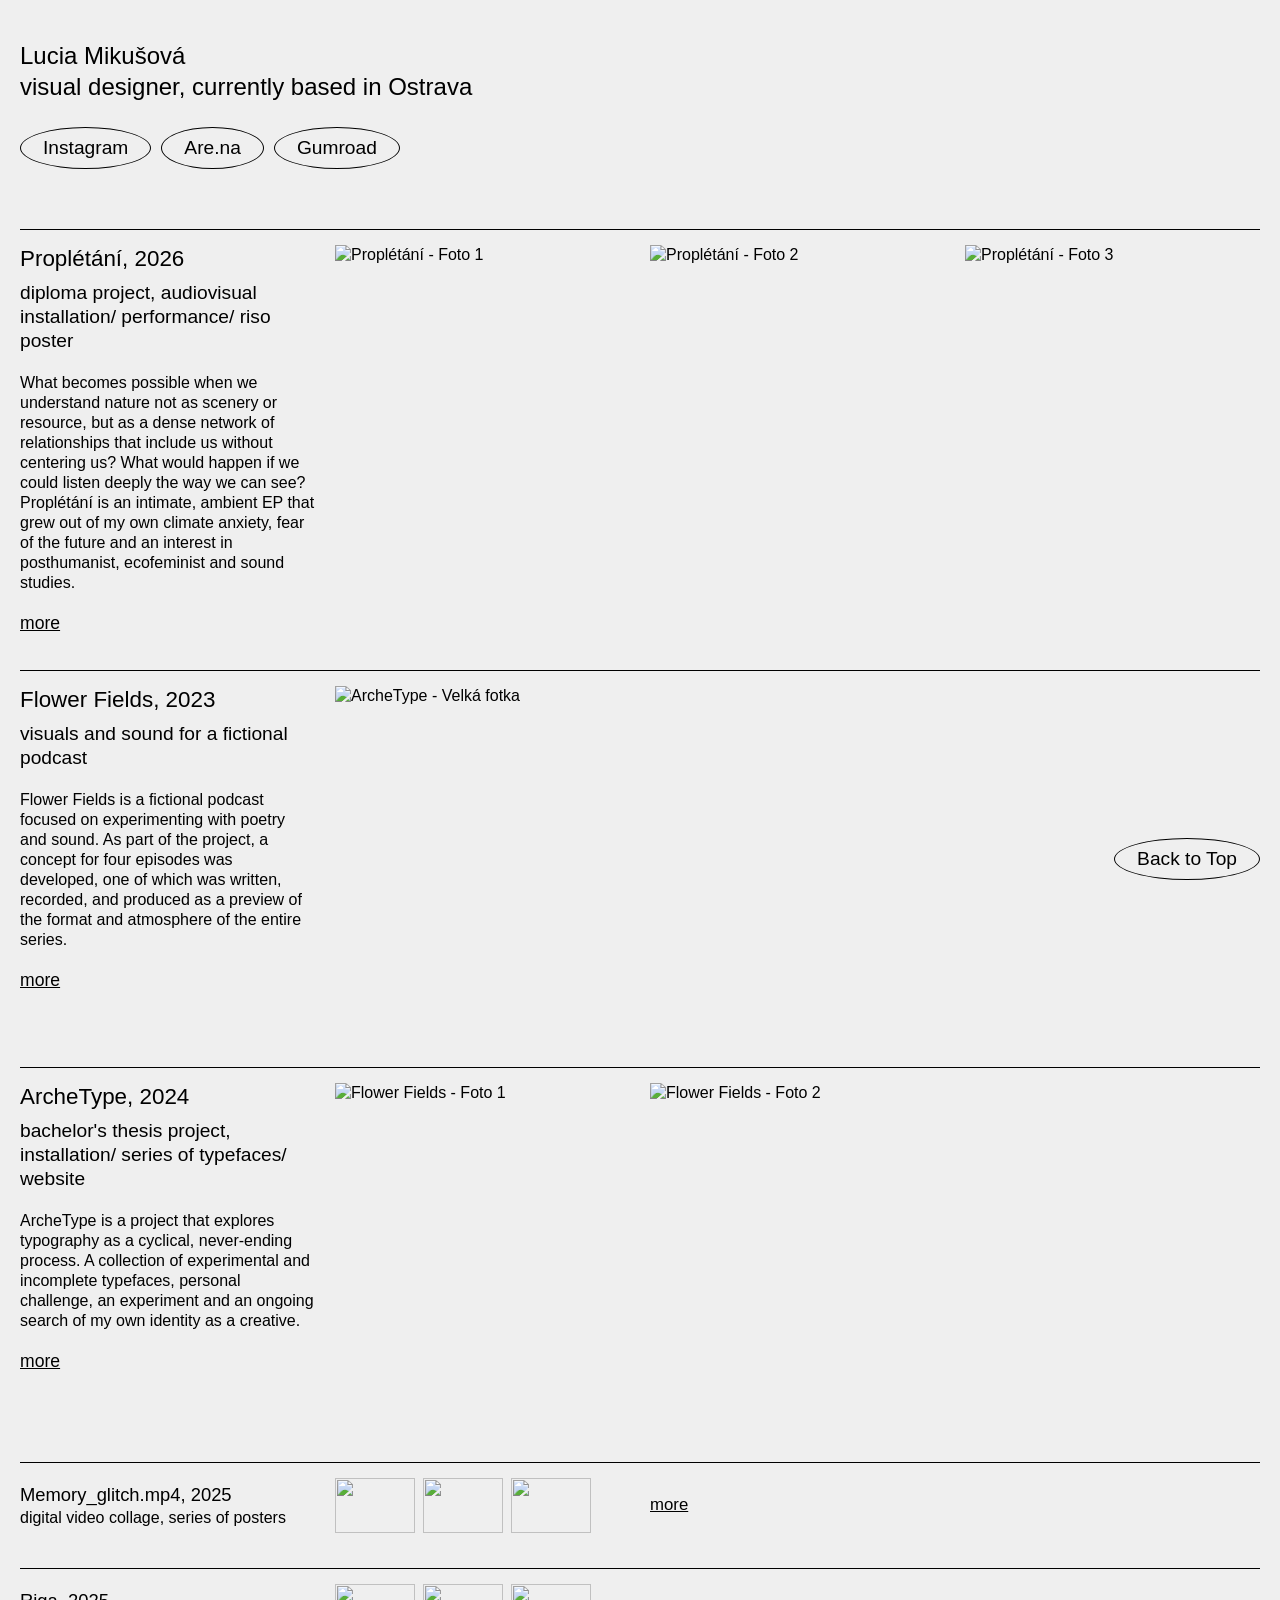
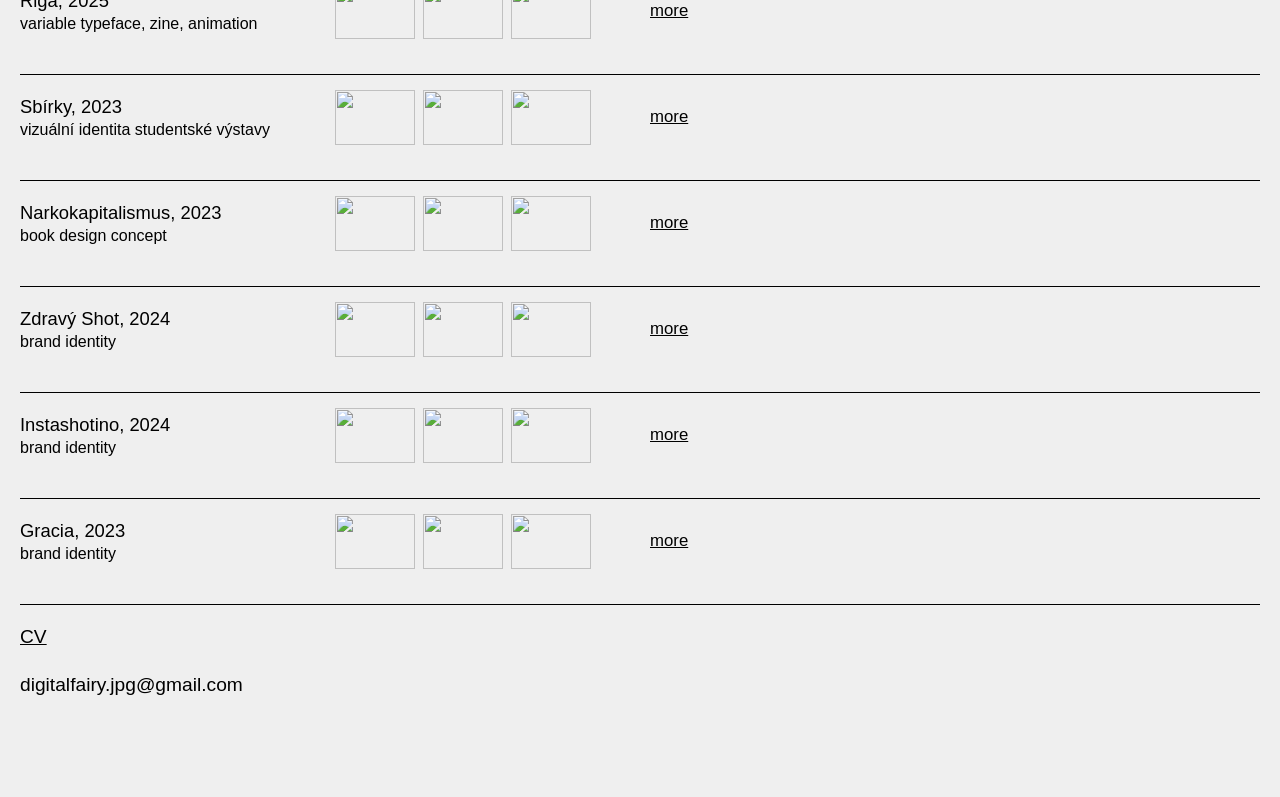
==== index.html @ 54bfdca3 "Add files via upload" ====
﻿<!DOCTYPE html>
<html lang="cs">
<head>
    <meta charset="UTF-8">
    <meta http-equiv="X-UA-Compatible" content="IE=edge">
    <meta name="viewport" content="width=device-width, initial-scale=1.0">
    <title>Lucia Mikušová</title>
    <link rel="stylesheet" href="style.css">
</head>
<body>

    <div class="header-nav">
        <a href="#top">Back to Top</a>
    </div>

    <div class="wrapper" id="top">

        <div class="row bio-row">
            <div class="col-6 description">
                <p class="bio-text">
                    Lucia Mikušová 
                    <br />
                    visual designer, currently based in Ostrava
                    <br />
                   
                    
                </p>
                <p class="bio-links">
                    <a target="_blank" href="https://www.instagram.com/digitalfairy.jpg/?hl=en">Instagram</a>
                    <a target="_blank" href="https://www.are.na/lucia-mikusova/channels">Are.na</a>
                    <a href="https://digitalfairyjpg.gumroad.com/">Gumroad</a>
                </p>
            </div>
        </div>

        <hr class="grid-line" />
        <div class="row">
            <div class="col-3 description">
                <h1>Proplétání, 2026</h1>
                <p class="project-meta">
                    diploma project, audiovisual installation/ performance/ riso poster
                </p>
                <br />
                <p class="project-status">
                    What becomes possible when we understand nature not as scenery 
                    or resource, but as a dense network of relationships that include 
                    us without centering us? What would happen if we could listen deeply 
                    the way we can see?  Proplétání is an intimate, ambient EP that 
                    grew out of my own climate anxiety, fear of the future and an interest 
                    in posthumanist, ecofeminist and sound studies.
                     
                </p>
                <br />
                <a href="propletani.html" target="_blank" class="project-link">more</a>
            </div>
            <div class="col-3 pics">
                <img src="Media/propletani_01.png" alt="Proplétání - Foto 1" />
            </div>
            <div class="col-3 pics">
                <img src="Media/propletani_02.png" alt="Proplétání - Foto 2" />
            </div>
            <div class="col-3 pics">
                <img src="Media/propletani_03.png" alt="Proplétání - Foto 3" />
            </div>
        </div>

        <hr class="grid-line" />
        <div class="row">
            <div class="col-3 description">
                <h1>Flower Fields, 2023</h1>
                <p class="project-meta">
                    visuals and sound for a fictional podcast
                </p>
                <br />
                <p class="project-status">
                    Flower Fields is a fictional podcast focused on experimenting 
                    with poetry and sound. As part of the project, a concept for four 
                    episodes was developed, one of which was written, recorded, 
                    and produced as a preview of the format and atmosphere 
                    of the entire series. 
                </p>
                <br />
                <a href="flowerfields.html" target="_blank" class="project-link">more</a>
            </div>
            <div class="col-9 pics">
                <img src="Media/flowerfields_01.png" alt="ArcheType - Velká fotka" />
            </div>
        </div>

        <hr class="grid-line" />
        <div class="row">
            <div class="col-3 description">
                <h1>ArcheType, 2024</h1>
                <p class="project-meta">
                    bachelor's thesis project, installation/ series of typefaces/ website
                </p>
                <br />
                <p class="project-status">
                   ArcheType is a project that explores typography as a cyclical, 
                    never-ending process. A collection of experimental and incomplete 
                    typefaces, personal challenge, an experiment and an ongoing search 
                    of my own identity as a creative.
                </p>
                <br />
                <a href="archetype.html" target="_blank" class="project-link">more</a>
            </div>
            <div class="col-3 pics">
                <img src="Media/archetype_02.png" alt="Flower Fields - Foto 1" />
            </div>
            <div class="col-6 pics">
                <img src="Media/archetype_01.png" alt="Flower Fields - Foto 2" />
            </div>
        </div>

    </div>

    <hr class="grid-line" />
    <div class="row archive-row">
        <div class="col-3 archive-meta">
            <h2>Memory_glitch.mp4, 2025</h2>
            <p class="project-meta">digital video collage, series of posters</p>
        </div>
        <div class="col-3 archive-pics">
            <img src="Media/four_01.png" alt="" />
            <img src="Media/four_02.png" alt="" />
            <img src="Media/four_03.png" alt="" />
        </div>
        <div class="col-3 archive-link">
            <a href="memoryglitch.html" target="_blank">more</a>
        </div>
    </div>

    <hr class="grid-line" />
    <div class="row archive-row">
        <div class="col-3 archive-meta">
            <h2>Riga, 2025</h2>
            <p class="project-meta">variable typeface, zine, animation </p>
        </div>
        <div class="col-3 archive-pics">
            <img src="Media/riga_01.png" alt="" />
            <img src="Media/riga_02.png" alt="" />
            <img src="Media/riga_09.png" alt="" />
        </div>
        <div class="col-3 archive-link">
            <a href="riga.html" target="_blank">more</a>
        </div>
    </div>

    <hr class="grid-line" />
    <div class="row archive-row">
        <div class="col-3 archive-meta">
            <h2>Sbírky, 2023</h2>
            <p class="project-meta">vizuální identita studentské výstavy</p>
        </div>
        <div class="col-3 archive-pics">
            <img src="Media/sbirky_01.png" alt="" />
            <img src="Media/sbirky_02.png" alt="" />
            <img src="Media/sbirky_03.png" alt="" />
        </div>
        <div class="col-3 archive-link">
            <a href="sbirky.html" target="_blank">more</a>
        </div>
    </div>

    <hr class="grid-line" />
    <div class="row archive-row">
        <div class="col-3 archive-meta">
            <h2>Narkokapitalismus, 2023</h2>
            <p class="project-meta">book design concept</p>
        </div>
        <div class="col-3 archive-pics">
            <img src="Media/narkokapitalismus_01.png" alt="" />
            <img src="Media/narkokapitalismus_05.png" alt="" />
            <img src="Media/narkokapitalismus_04.png" alt="" />
        </div>
        <div class="col-3 archive-link">
            <a href="narkokapitalismus.html" target="_blank">more</a>
        </div>
    </div>

    <hr class="grid-line" />
    <div class="row archive-row">
        <div class="col-3 archive-meta">
            <h2>Zdravý Shot, 2024</h2>
            <p class="project-meta">brand identity</p>
        </div>
        <div class="col-3 archive-pics">
            <img src="Media/zdravyshot_01.png" alt="" />
            <img src="Media/zdravyshot_02.png" alt="" />
            <img src="Media/zdravyshot_03.png" alt="" />
        </div>
        <div class="col-3 archive-link">
            <a href="zdravyshot.html" target="_blank">more</a>
        </div>
    </div>

    <hr class="grid-line" />
    <div class="row archive-row">
        <div class="col-3 archive-meta">
            <h2>Instashotino, 2024</h2>
            <p class="project-meta">brand identity</p>
        </div>
        <div class="col-3 archive-pics">
            <img src="Media/instashotino_01.png" alt="" />
            <img src="Media/instashotino_05.png" alt="" />
            <img src="Media/instashotino_07.png" alt="" />
        </div>
        <div class="col-3 archive-link">
            <a href="instashotino.html" target="_blank">more</a>
        </div>
    </div>

    <hr class="grid-line" />
    <div class="row archive-row">
        <div class="col-3 archive-meta">
            <h2>Gracia, 2023</h2>
            <p class="project-meta">brand identity</p>
        </div>
        <div class="col-3 archive-pics">
            <img src="Media/gracia_01.png" alt="" />
            <img src="Media/gracia_06.png" alt="" />
            <img src="Media/gracia_04.png" alt="" />
        </div>
        <div class="col-3 archive-link">
            <a href="gracia.html" target="_blank">more</a>
        </div>
    </div>

    <hr class="grid-line" />
    <div class="row cv-row">
        <div class="col-3 description">
            <p>
                <a href="cv.html" target="_blank" class="cv-link">CV</a>
                <br /><br />
                <span class="email-text">digitalfairy.jpg@gmail.com</span>
            </p>
        </div>
    </div>
</body>
</html>
---- style.css ----
/* Glob�ln� reset */
* {
    margin: 0;
    padding: 0;
    box-sizing: border-box;
}

html {
    scroll-behavior: smooth; /* Plynul� posun na kliknut� "Back to top" */
}

body {
    background-color: #efefef;
    color: #000000;
    /* Postupn� hierarchie font� s prioritou pro Helveticu */
    font-family: "Helvetica Neue", Helvetica, Arial, sans-serif;
    font-size: 16px;
    line-height: 1.25;
    padding: 20px;
    -webkit-font-smoothing: antialiased;
    -moz-osx-font-smoothing: grayscale;
}

/* Obalov� prvek */
.wrapper {
    width: 100%;
    max-width: 100%;
    margin: 0 auto;
}

/* Fixn� navigace "Back to Top" � v prav�m doln�m rohu */
.header-nav {
    position: fixed;
    bottom: 20px;
    right: 20px;
    z-index: 100;
}

    /* Fixn� navigace � v�choz� pozice je v prav�m doln�m rohu (pro Back to Top) */
.header-nav {
    position: fixed;
    bottom: 20px;
    right: 20px;
    z-index: 100;
}

/* SPECI�LN� T��DA PRO HOME � posune ho do prav�ho horn�ho rohu */
.header-nav.nav-top {
    bottom: auto;
    top: 20px;
}

    /* V�echny vlastnosti tla��tek a hover efekt z�st�vaj� spole�n� */
    .header-nav a {
        display: inline-flex;
        align-items: center;
        justify-content: center;
        padding: 8px 22px;
        border: 1px solid #000000;
        border-radius: 50%;
        color: #000000;
        text-decoration: none;
        font-size: 1.2rem;
        white-space: nowrap;
        background-color: #efefef;
        transition: background-color 0.15s ease, color 0.15s ease;
    }

        .header-nav a:hover {
            background-color: #000000;
            color: #ffffff;
            text-decoration: none;
        }

/* �ern� d�l�c� ��ra mezi projekty */
.grid-line {
    border: none;
    border-top: 1px solid #000000;
    margin: 15px 0;
}

/* M��kov� syst�m (Grid / Flexbox) */
.row {
    display: flex;
    flex-wrap: wrap;
    margin-left: -10px;
    margin-right: -10px;
}

/* Spole�n� z�klad pro sloupce */
.col-3, .col-6, .col-9 {
    padding-left: 10px;
    padding-right: 10px;
    margin-bottom: 20px;
}

/* ���ky sloupc� (Z�klad pro desktop) */
.col-3 {
    flex: 0 0 25%;
    max-width: 25%;
}

.col-6 {
    flex: 0 0 50%;
    max-width: 50%;
}

.col-9 {
    flex: 0 0 75%;
    max-width: 75%;
}

/* �vodn� BIO sekce */
.bio-row {
    padding-top: 20px;
    margin-bottom: 40px;
}

.bio-text {
    font-size: 1.5rem !important;
    line-height: 1.3;
    margin-bottom: 25px;
}

/* Stylov�n� ov�ln�ch odkaz� v BIO sekci */
.bio-links {
    display: flex;
    align-items: center;
    gap: 10px;
    flex-wrap: wrap;
}

    .bio-links a {
        display: inline-flex;
        align-items: center;
        justify-content: center;
        padding: 8px 22px;
        border: 1px solid #000000;
        border-radius: 50%; /* Vytvo�� elipsu */
        color: #000000;
        text-decoration: none;
        font-size: 1.2rem;
        white-space: nowrap;
        transition: background-color 0.15s ease, color 0.15s ease;
    }

        .bio-links a:hover {
            background-color: #000000;
            color: #ffffff;
        }

.inline-gif {
    height: 35px;
    width: auto;
    margin-left: 10px;
}

/* Stylov�n� text� v popisc�ch projekt� */
.description h1 {
    font-size: 1.4rem;
    font-weight: normal;
    margin-bottom: 8px;
    text-transform: none;
}

.description p {
    font-size: 1.2rem;
    color: #000000;
}

.project-meta {
    color: #000000;
}

.project-status {
    font-size: 1rem !important;
}

/* Speci�ln� t��da pro patkov� kurzivn� p�smo */
.serif-italic {
    font-family: Georgia, serif;
    font-style: italic;
}

/* Odkazy uvnit� velk�ch projekt� */
.project-link {
    color: #000000;
    font-size: 1.1rem;
}

/* DYNAMICK� OBR�ZKY (UZAM�EN� PROPORCE PODLE N�KRESU) */
.pics img {
    width: 100%;
    height: auto; /* V��ka se dopo��t�v� dynamicky dle pom�ru stran */
    object-fit: cover; /* �ist� o�ez bez deformace */
    display: block;
}

/* Proporce pro 3 fotky vedle sebe (nebo u��� fotku u verze se 2 fotkami) */
.col-3.pics img {
    aspect-ratio: 938 / 1080;
}

/* Proporce pro �ir�� fotku u verze se 2 fotkami */
.col-6.pics img {
    aspect-ratio: 1912 / 1080;
}

/* Proporce pro 1 ob�� panoramatickou fotku */
.col-9.pics img {
    aspect-ratio: 2894 / 1080;
}

/* --- ARCHIVN� SEKCE (KOMPAKTN� SEZNAM) --- */

/* ��dek v archivu */
.archive-row {
    align-items: center;
    margin-bottom: 0;
}

/* N�zev projektu v archivu */
.archive-meta h2 {
    font-size: 1.15rem;
    font-weight: normal;
    margin-bottom: 2px;
}

/* Popisky pod n�zvem v archivu */
.archive-meta .project-meta {
    font-size: 1rem;
    color: #000000;
}

/* Kontejner pro mal� miniatury */
.archive-pics {
    display: flex;
    gap: 8px;
    align-items: center;
}

    /* Sjednocen� velikosti pro miniatury v archivu */
    .archive-pics img {
        width: 80px; /* Fixn� ���ka */
        height: 55px; /* Fixn� v��ka */
        object-fit: cover; /* O��znut� bez rozta�en� */
        display: block;
    }

/* Odkazy "More" v archivu */
.archive-link a {
    color: #000000;
    font-size: 1.05rem;
    text-decoration: underline;
}

    .archive-link a:hover {
        text-decoration: none;
    }

/* --- SEKCE CV A EMAIL --- */
.cv-row {
    margin-top: 20px;
    margin-bottom: 60px;
}

.cv-link {
    color: #000000;
    font-size: 1.2rem;
    text-decoration: underline;
    font-weight: normal;
}

    .cv-link:hover {
        text-decoration: underline;
    }

.email-text {
    color: #000000;
    font-size: 1.2rem;
    cursor: text;
}

/* --- RESPONSIVITA (Slou�en� mobiln� verze pro cel� web) --- */
@media (max-width: 768px) {
    body {
        padding: 15px;
    }

    .header-nav {
        position: static;
        text-align: right;
        margin-bottom: 20px;
    }

    /* Na mobilu se v�echny sloupce rozt�hnou na 100% ���ky pod sebe */
    .col-3, .col-6, .col-9 {
        flex: 0 0 100%;
        max-width: 100%;
    }

    .bio-text {
        font-size: 1.25rem !important;
    }

    .description h1 {
        font-size: 1.25rem;
    }

    .archive-row {
        flex-direction: column;
        align-items: flex-start;
        gap: 8px;
        padding-bottom: 10px;
    }

    .archive-pics {
        margin: 5px 0;
    }
}
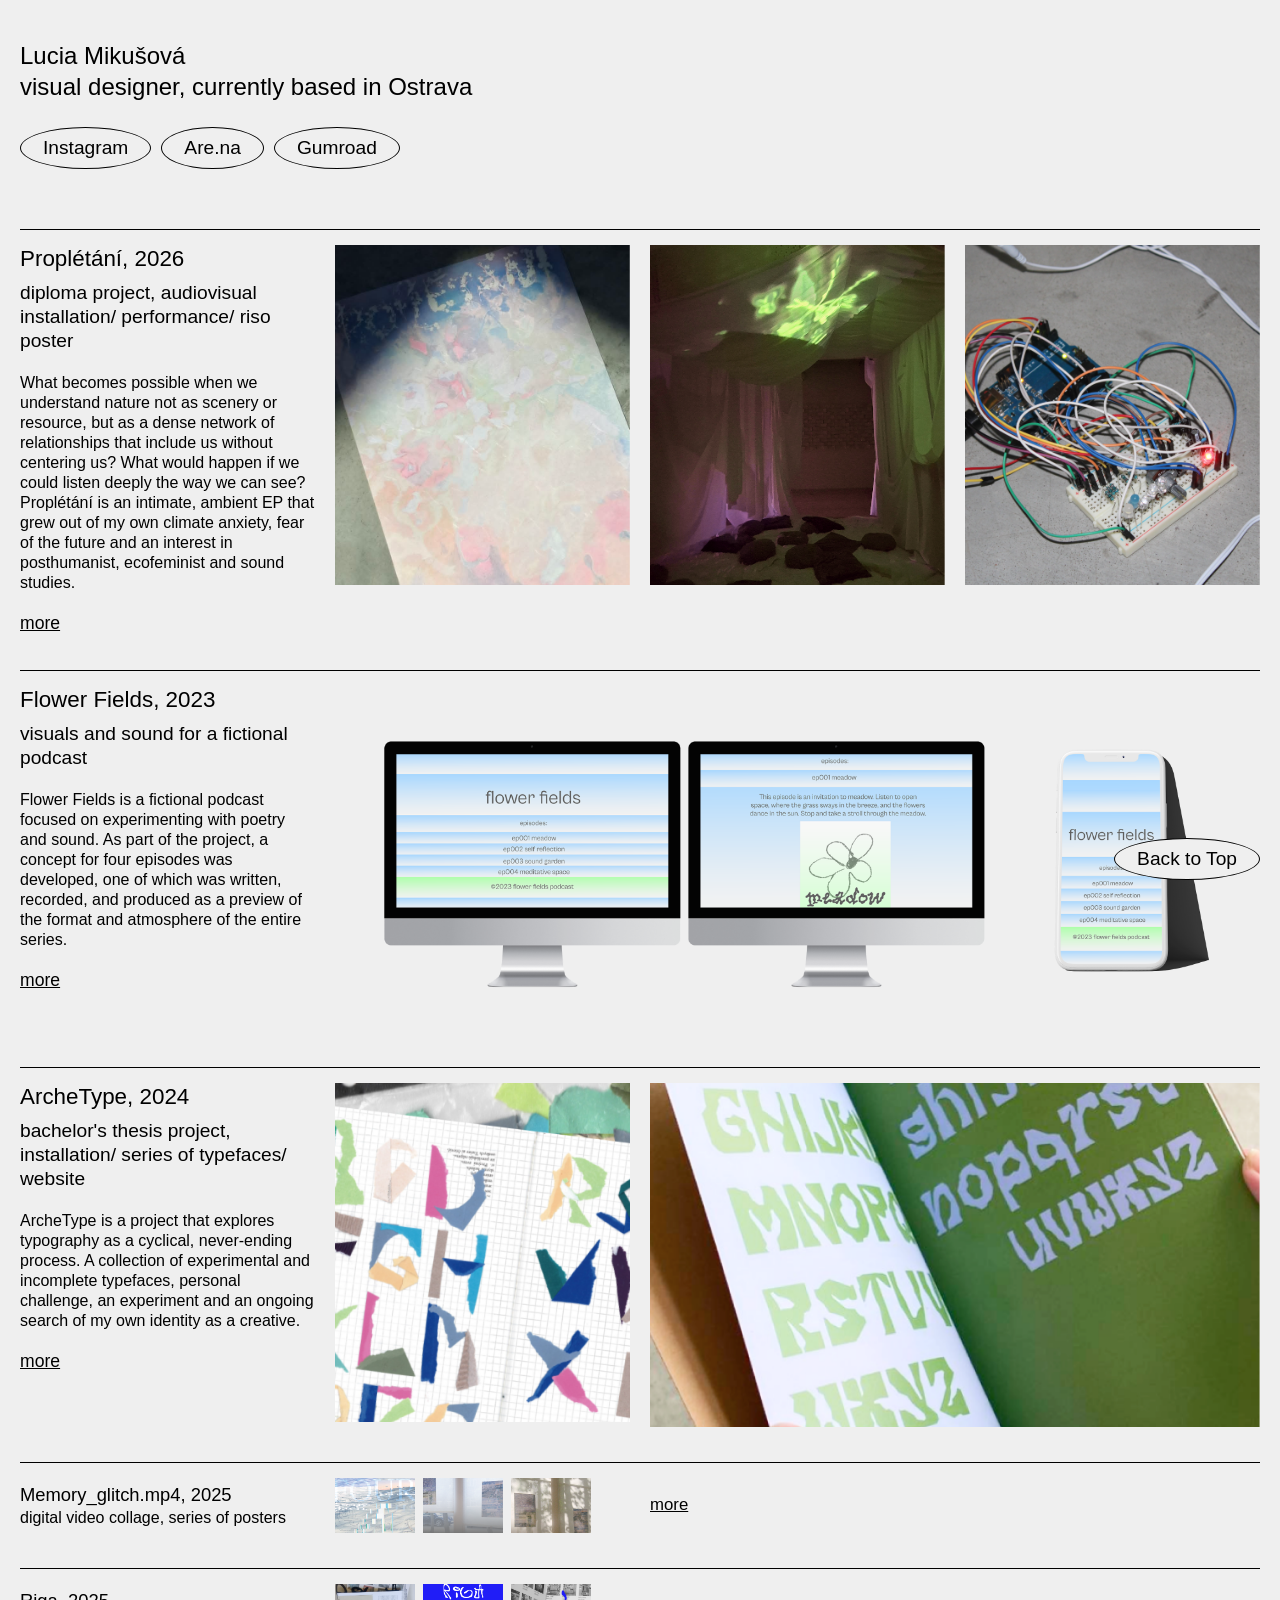
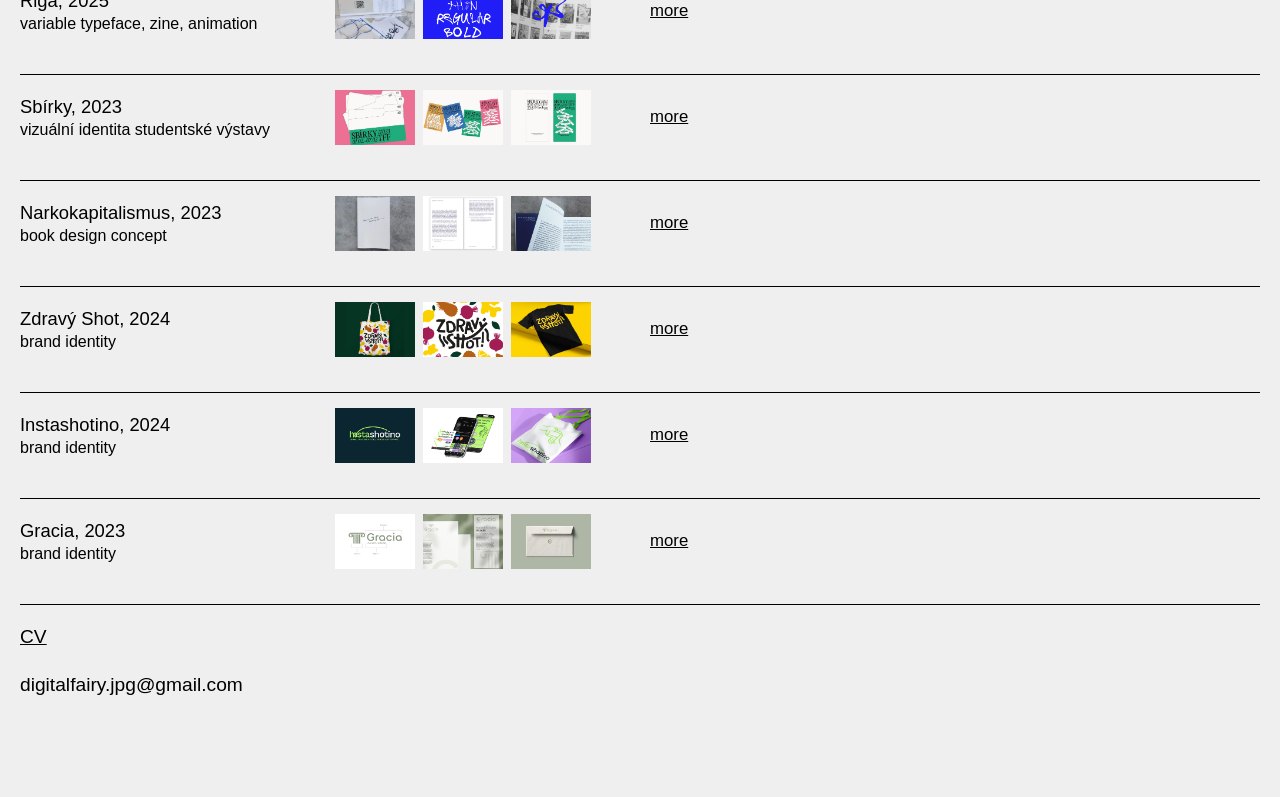
==== commit 0d2ff499: "Update index.html" ====
--- a/index.html
+++ b/index.html
@@ -230,11 +230,11 @@
     <div class="row cv-row">
         <div class="col-3 description">
             <p>
-                <a href="cv.html" target="_blank" class="cv-link">CV</a>
+                <a href="CV.html" target="_blank" class="cv-link">CV</a>
                 <br /><br />
                 <span class="email-text">digitalfairy.jpg@gmail.com</span>
             </p>
         </div>
     </div>
 </body>
-</html>+</html>
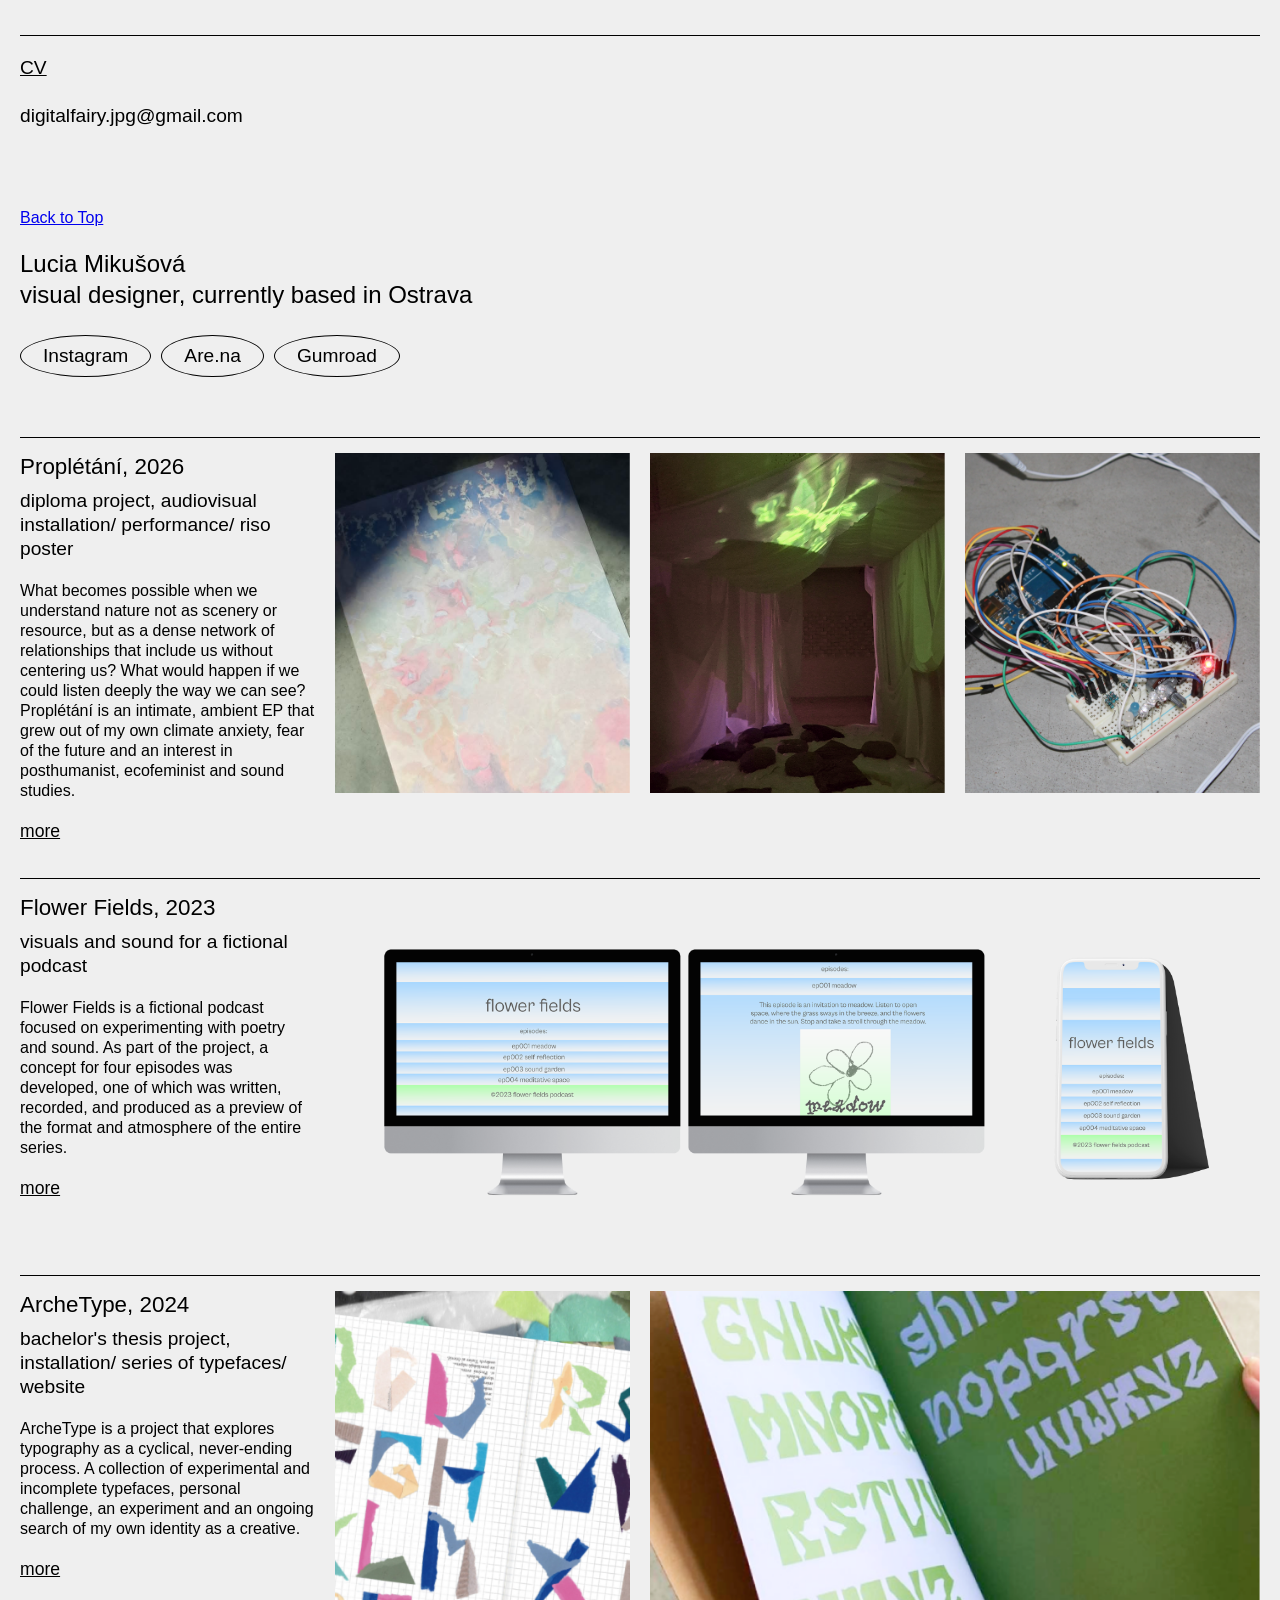
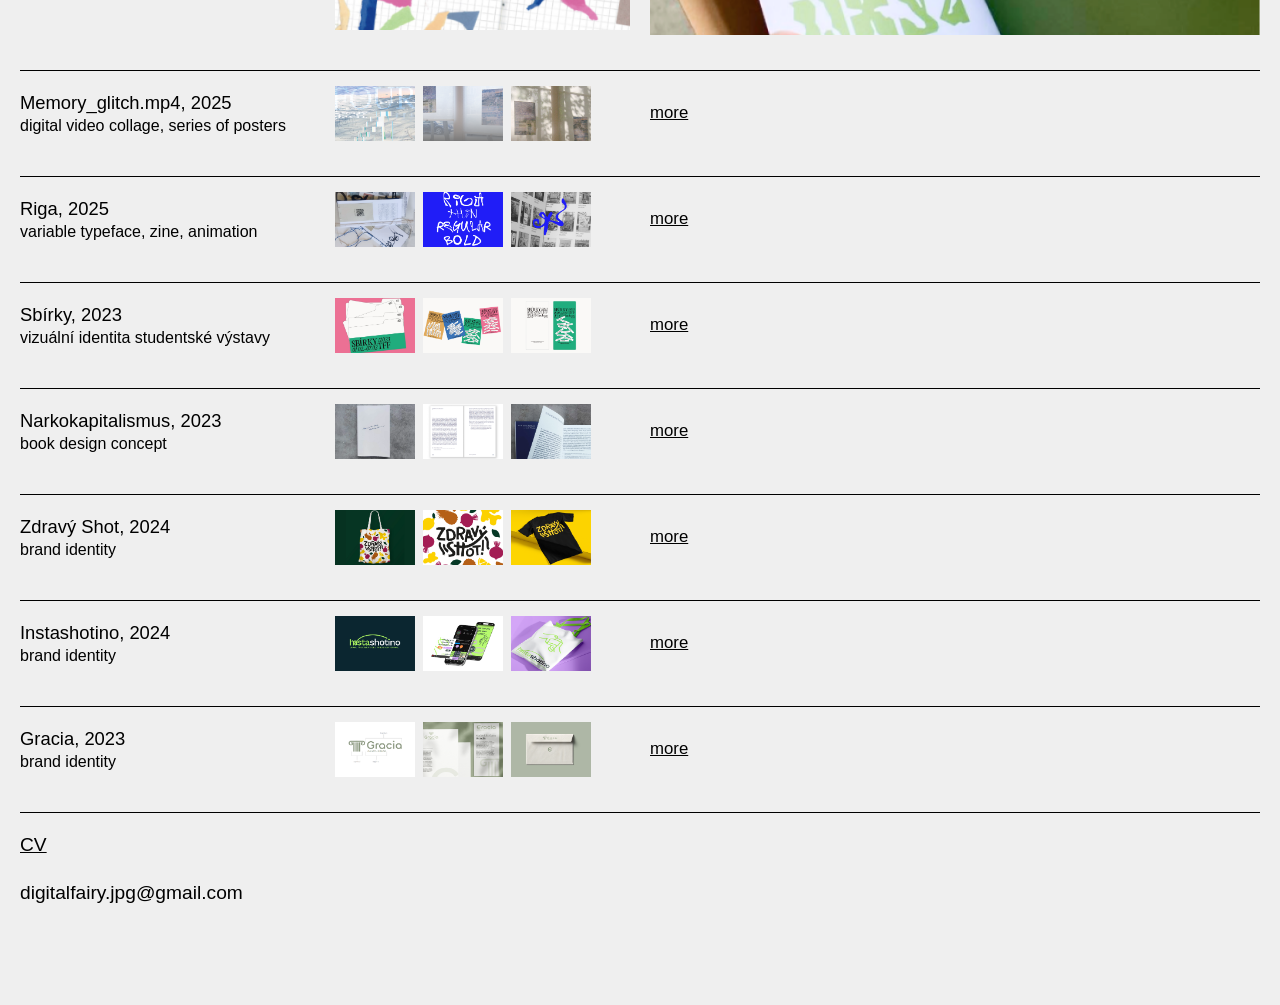
==== commit a1496cb3: "delete" ====
--- a/index.html
+++ b/index.html
@@ -9,9 +9,20 @@
 </head>
 <body>
 
-    <div class="header-nav">
-        <a href="#top">Back to Top</a>
-    </div>
+    <hr class="grid-line" />
+    <div class="row cv-row">
+        <div class="col-3 description">
+            <p>
+                <a href="CV.html" target="_blank" class="cv-link">CV</a>
+                <br /><br />
+                <span class="email-text">digitalfairy.jpg@gmail.com</span>
+            </p>
+        </div>
+    </div>
+
+    <a href="#top" class="back-to-top">Back to Top</a> 
+</body>
+</html>
 
     <div class="wrapper" id="top">
 
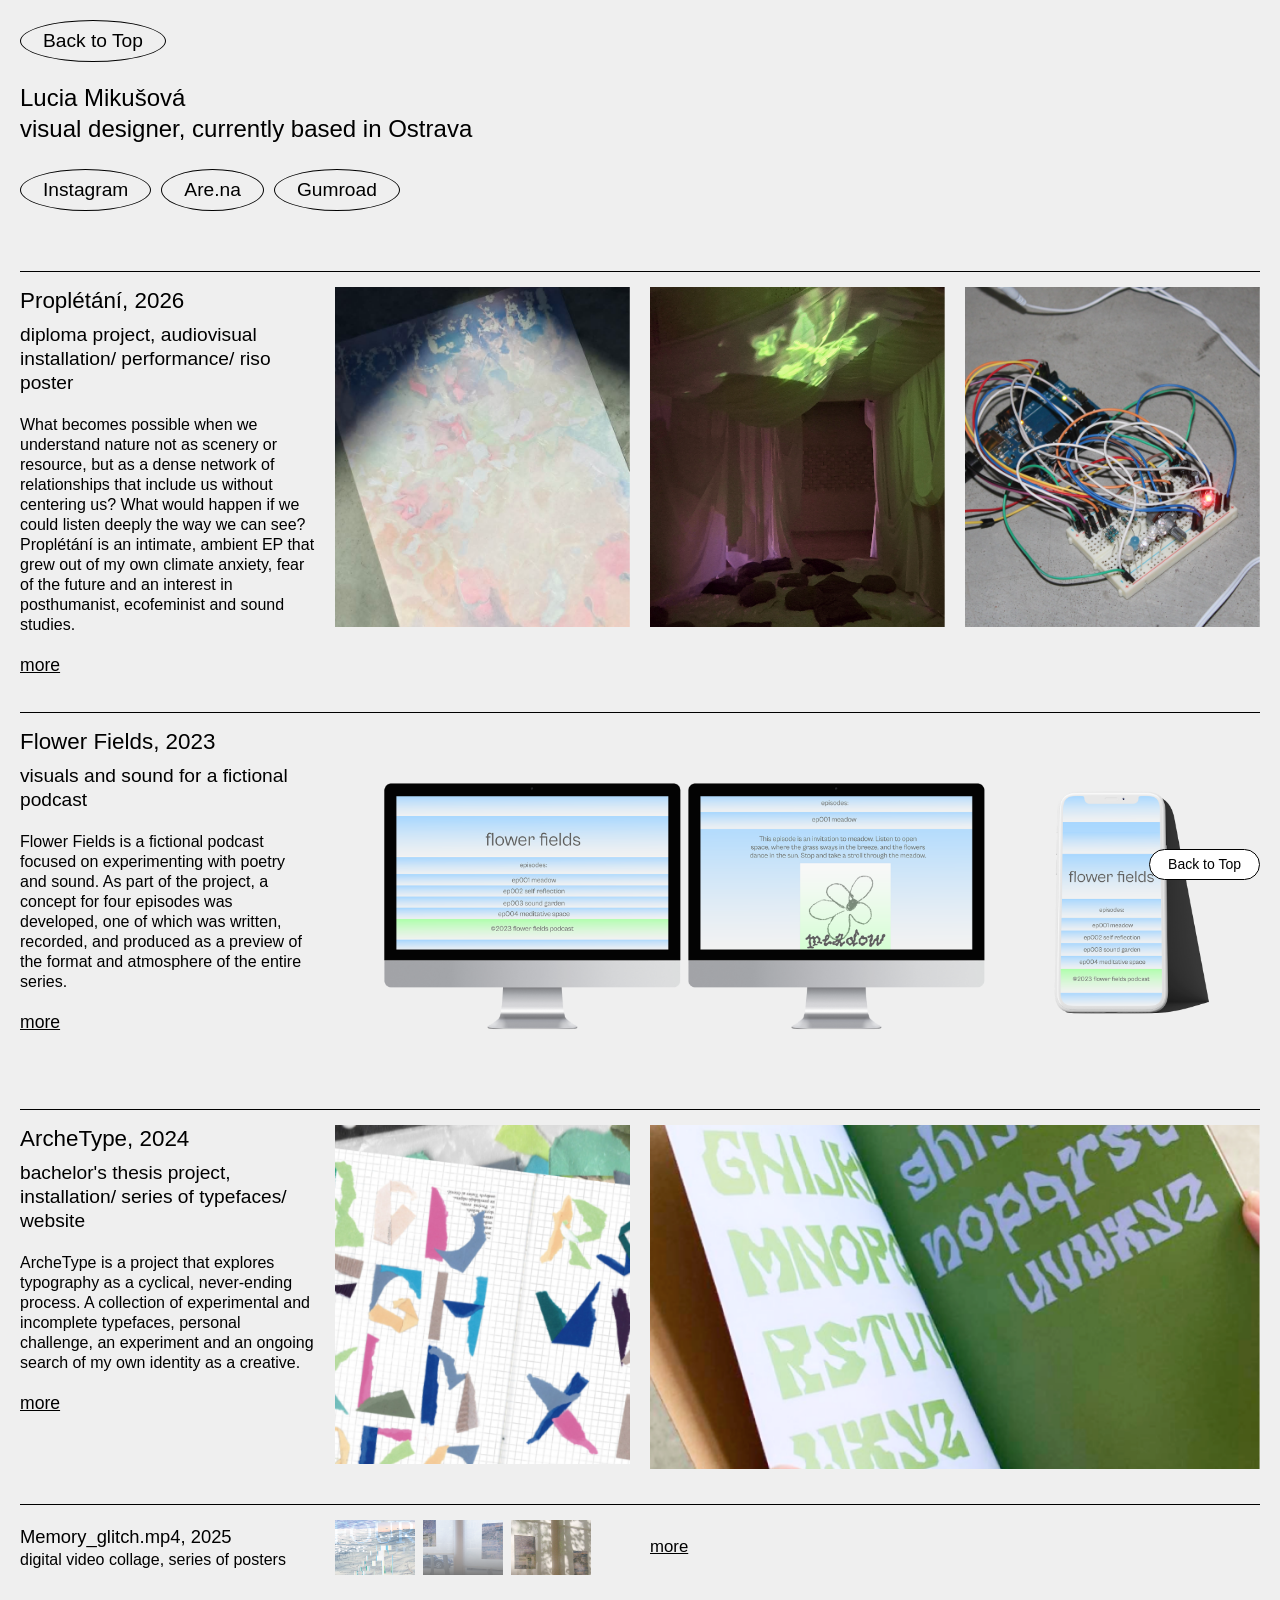
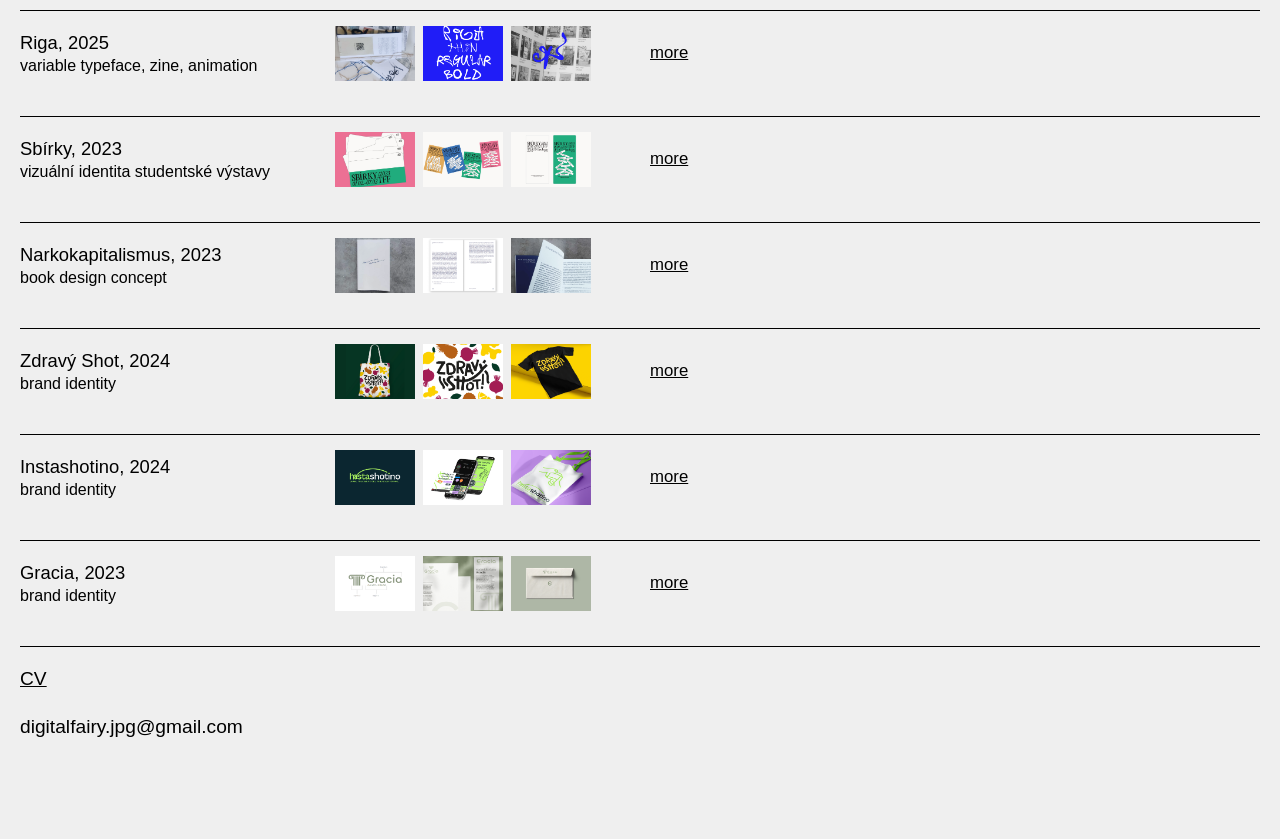
==== commit 8b49920b: "cc" ====
--- a/index.html
+++ b/index.html
@@ -9,20 +9,9 @@
 </head>
 <body>
 
-    <hr class="grid-line" />
-    <div class="row cv-row">
-        <div class="col-3 description">
-            <p>
-                <a href="CV.html" target="_blank" class="cv-link">CV</a>
-                <br /><br />
-                <span class="email-text">digitalfairy.jpg@gmail.com</span>
-            </p>
-        </div>
-    </div>
-
-    <a href="#top" class="back-to-top">Back to Top</a> 
-</body>
-</html>
+    <div class="header-nav">
+        <a href="#top">Back to Top</a>
+    </div>
 
     <div class="wrapper" id="top">
 
@@ -237,7 +226,7 @@
         </div>
     </div>
 
-    <hr class="grid-line" />
+   <hr class="grid-line" />
     <div class="row cv-row">
         <div class="col-3 description">
             <p>
@@ -247,5 +236,10 @@
             </p>
         </div>
     </div>
+
+    <a href="#top" class="back-to-top">Back to Top</a>
+
 </body>
 </html>
+</body>
+</html>
--- a/style.css
+++ b/style.css
@@ -29,13 +29,33 @@
 }
 
 /* Fixn� navigace "Back to Top" � v prav�m doln�m rohu */
-.header-nav {
+.back-to-top {
     position: fixed;
     bottom: 20px;
     right: 20px;
-    z-index: 100;
-}
-
+    z-index: 1000;
+    
+    /* Vizuální styl podle bio tlačítek */
+    background-color: #ffffff;      /* Bílé pozadí (nebo transparent) */
+    color: #000000;                 /* Černý text */
+    border: 1px solid #000000;      /* Tenký černý rámeček */
+    padding: 6px 18px;              /* Vnitřní prostor kolem textu */
+    border-radius: 50px;            /* Perfektně oválný tvar */
+    
+    /* Typografie a čistota */
+    font-size: 14px;
+    font-family: sans-serif;         /* Případně změň podle tvého fontu */
+    text-decoration: none;          /* Odstraní podtržení textu */
+    display: inline-block;
+    transition: background-color 0.2s ease, color 0.2s ease;
+}
+
+/* Jemný efekt při najetí myší na desktopu */
+.back-to-top:hover {
+    background-color: #000000;
+    color: #ffffff;
+}
+}
     /* Fixn� navigace � v�choz� pozice je v prav�m doln�m rohu (pro Back to Top) */
 .header-nav {
     position: fixed;
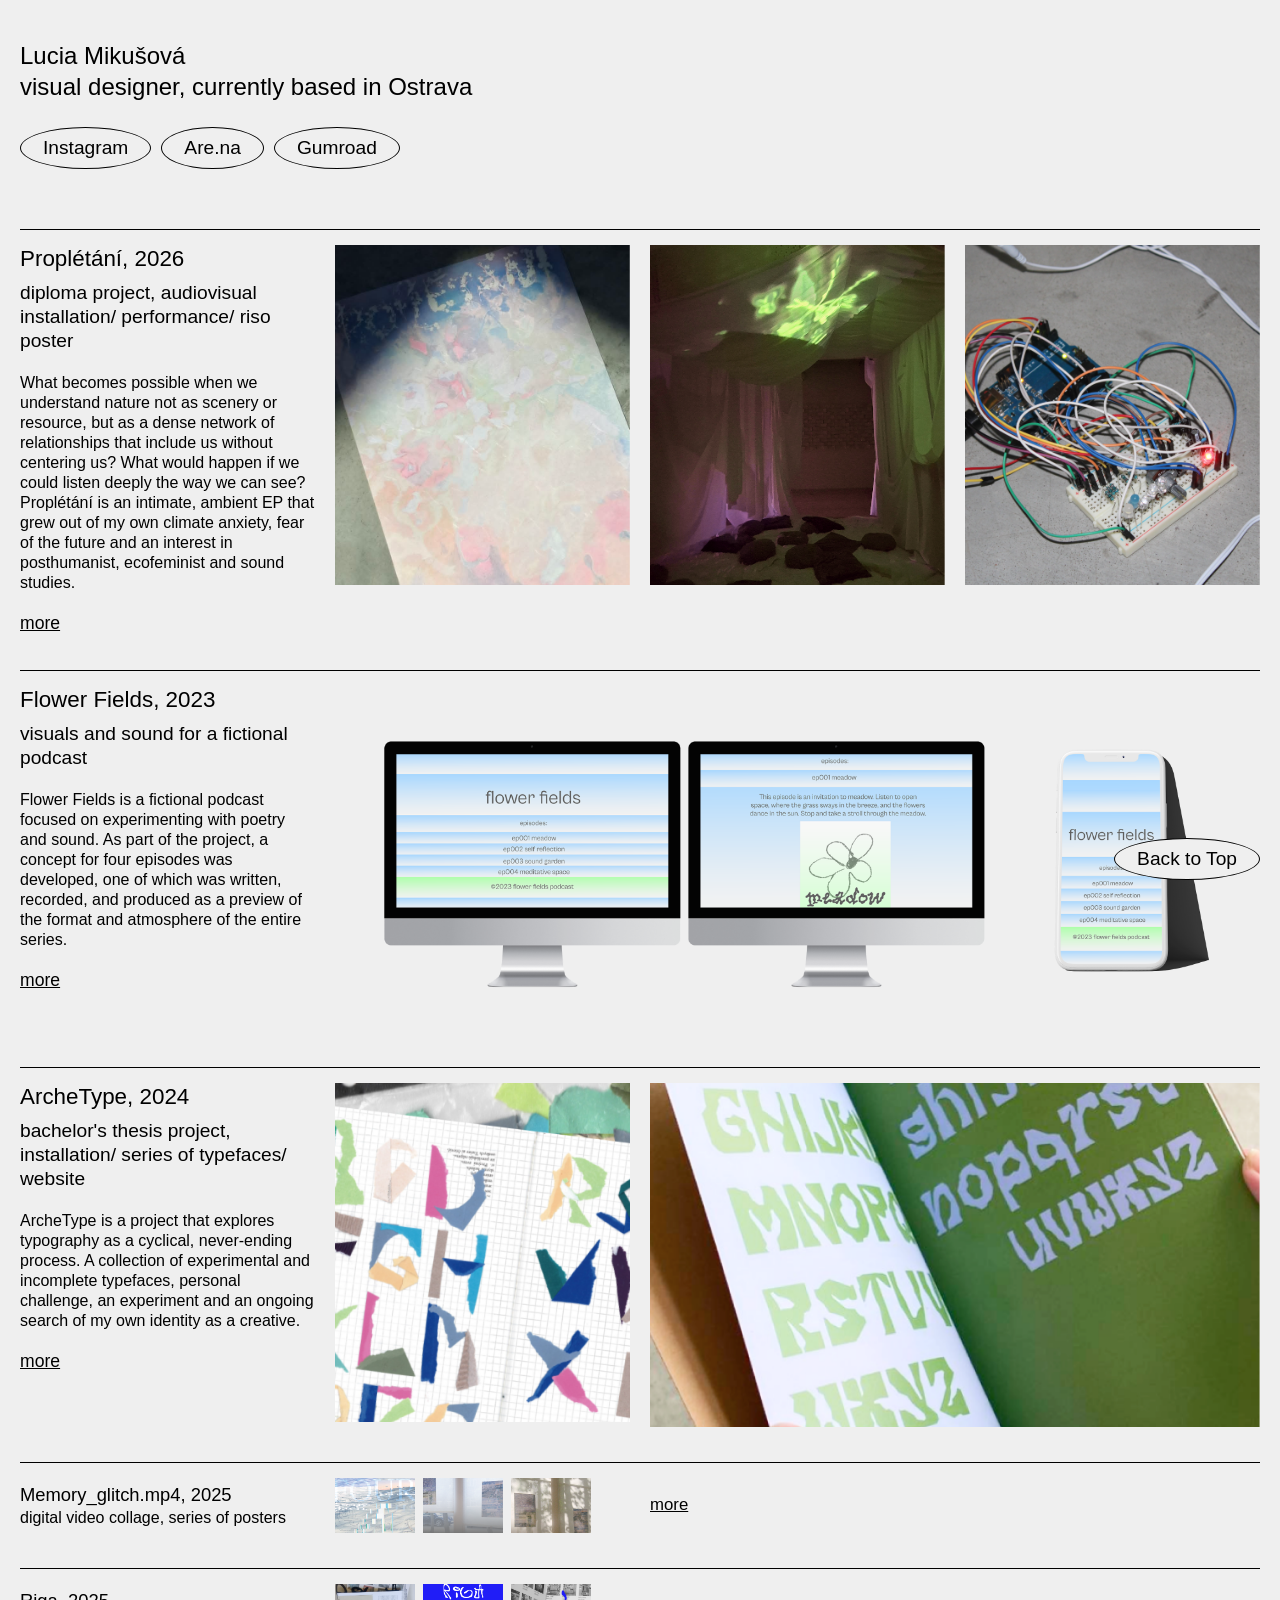
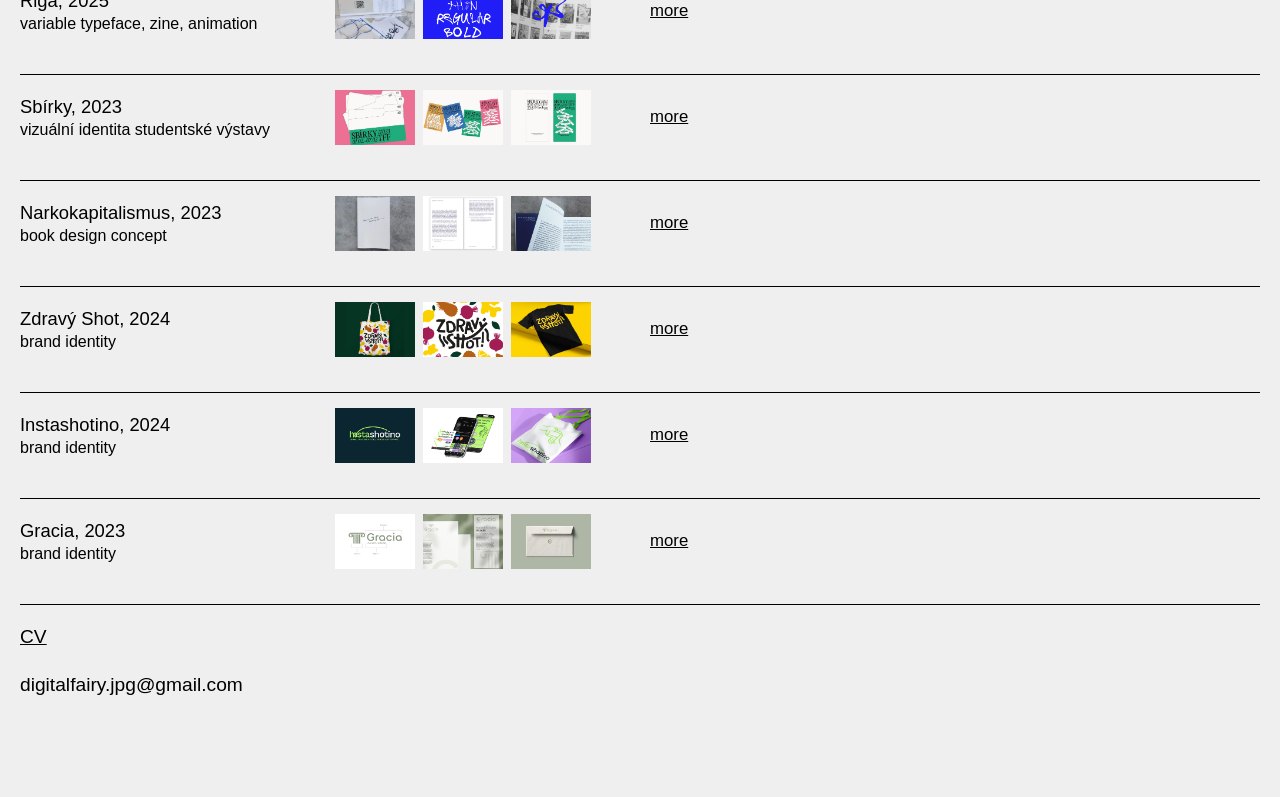
==== commit 846536e9: "Add files via upload" ====
--- a/index.html
+++ b/index.html
@@ -9,10 +9,6 @@
 </head>
 <body>
 
-    <div class="header-nav">
-        <a href="#top">Back to Top</a>
-    </div>
-
     <div class="wrapper" id="top">
 
         <div class="row bio-row">
@@ -22,8 +18,6 @@
                     <br />
                     visual designer, currently based in Ostrava
                     <br />
-                   
-                    
                 </p>
                 <p class="bio-links">
                     <a target="_blank" href="https://www.instagram.com/digitalfairy.jpg/?hl=en">Instagram</a>
@@ -48,7 +42,6 @@
                     the way we can see?  Proplétání is an intimate, ambient EP that 
                     grew out of my own climate anxiety, fear of the future and an interest 
                     in posthumanist, ecofeminist and sound studies.
-                     
                 </p>
                 <br />
                 <a href="propletani.html" target="_blank" class="project-link">more</a>
@@ -226,11 +219,11 @@
         </div>
     </div>
 
-   <hr class="grid-line" />
+    <hr class="grid-line" />
     <div class="row cv-row">
         <div class="col-3 description">
             <p>
-                <a href="CV.html" target="_blank" class="cv-link">CV</a>
+                <a href="cv.html" target="_blank" class="cv-link">CV</a>
                 <br /><br />
                 <span class="email-text">digitalfairy.jpg@gmail.com</span>
             </p>
@@ -240,6 +233,4 @@
     <a href="#top" class="back-to-top">Back to Top</a>
 
 </body>
-</html>
-</body>
-</html>
+</html>
--- a/style.css
+++ b/style.css
@@ -1,4 +1,4 @@
-/* Glob�ln� reset */
+/* Globální reset */
 * {
     margin: 0;
     padding: 0;
@@ -6,13 +6,13 @@
 }
 
 html {
-    scroll-behavior: smooth; /* Plynul� posun na kliknut� "Back to top" */
+    scroll-behavior: smooth; /* Plynulý posun na kliknutí "Back to top" */
 }
 
 body {
     background-color: #efefef;
     color: #000000;
-    /* Postupn� hierarchie font� s prioritou pro Helveticu */
+    /* Postupná hierarchie fontů s prioritou pro Helveticu */
     font-family: "Helvetica Neue", Helvetica, Arial, sans-serif;
     font-size: 16px;
     line-height: 1.25;
@@ -21,85 +21,49 @@
     -moz-osx-font-smoothing: grayscale;
 }
 
-/* Obalov� prvek */
+/* Obalový prvek */
 .wrapper {
     width: 100%;
     max-width: 100%;
     margin: 0 auto;
 }
 
-/* Fixn� navigace "Back to Top" � v prav�m doln�m rohu */
+/* Fixní navigace "Back to Top" v pravém dolním rohu – přesný design bio tlačítek */
 .back-to-top {
     position: fixed;
     bottom: 20px;
     right: 20px;
     z-index: 1000;
-    
-    /* Vizuální styl podle bio tlačítek */
-    background-color: #ffffff;      /* Bílé pozadí (nebo transparent) */
-    color: #000000;                 /* Černý text */
-    border: 1px solid #000000;      /* Tenký černý rámeček */
-    padding: 6px 18px;              /* Vnitřní prostor kolem textu */
-    border-radius: 50px;            /* Perfektně oválný tvar */
-    
-    /* Typografie a čistota */
-    font-size: 14px;
-    font-family: sans-serif;         /* Případně změň podle tvého fontu */
-    text-decoration: none;          /* Odstraní podtržení textu */
-    display: inline-block;
-    transition: background-color 0.2s ease, color 0.2s ease;
-}
-
-/* Jemný efekt při najetí myší na desktopu */
+
+    /* Přesný design podle .bio-links a */
+    display: inline-flex;
+    align-items: center;
+    justify-content: center;
+    padding: 8px 22px;
+    border: 1px solid #000000;
+    border-radius: 50%; /* Vytvoří totožnou elipsu */
+    color: #000000;
+    text-decoration: none;
+    font-size: 1.2rem;
+    white-space: nowrap;
+    background-color: #efefef; /* Sjednocené šedé pozadí webu */
+    transition: background-color 0.15s ease, color 0.15s ease;
+}
+
+/* Přesný hover efekt podle .bio-links a:hover */
 .back-to-top:hover {
     background-color: #000000;
     color: #ffffff;
 }
-}
-    /* Fixn� navigace � v�choz� pozice je v prav�m doln�m rohu (pro Back to Top) */
-.header-nav {
-    position: fixed;
-    bottom: 20px;
-    right: 20px;
-    z-index: 100;
-}
-
-/* SPECI�LN� T��DA PRO HOME � posune ho do prav�ho horn�ho rohu */
-.header-nav.nav-top {
-    bottom: auto;
-    top: 20px;
-}
-
-    /* V�echny vlastnosti tla��tek a hover efekt z�st�vaj� spole�n� */
-    .header-nav a {
-        display: inline-flex;
-        align-items: center;
-        justify-content: center;
-        padding: 8px 22px;
-        border: 1px solid #000000;
-        border-radius: 50%;
-        color: #000000;
-        text-decoration: none;
-        font-size: 1.2rem;
-        white-space: nowrap;
-        background-color: #efefef;
-        transition: background-color 0.15s ease, color 0.15s ease;
-    }
-
-        .header-nav a:hover {
-            background-color: #000000;
-            color: #ffffff;
-            text-decoration: none;
-        }
-
-/* �ern� d�l�c� ��ra mezi projekty */
+
+/* Černá dělící čára mezi projekty */
 .grid-line {
     border: none;
     border-top: 1px solid #000000;
     margin: 15px 0;
 }
 
-/* M��kov� syst�m (Grid / Flexbox) */
+/* Mřížkový systém (Grid / Flexbox) */
 .row {
     display: flex;
     flex-wrap: wrap;
@@ -107,14 +71,14 @@
     margin-right: -10px;
 }
 
-/* Spole�n� z�klad pro sloupce */
+/* Společný základ pro sloupce */
 .col-3, .col-6, .col-9 {
     padding-left: 10px;
     padding-right: 10px;
     margin-bottom: 20px;
 }
 
-/* ���ky sloupc� (Z�klad pro desktop) */
+/* Šířky sloupců (Základ pro desktop) */
 .col-3 {
     flex: 0 0 25%;
     max-width: 25%;
@@ -130,7 +94,7 @@
     max-width: 75%;
 }
 
-/* �vodn� BIO sekce */
+/* Úvodní BIO sekce */
 .bio-row {
     padding-top: 20px;
     margin-bottom: 40px;
@@ -142,7 +106,7 @@
     margin-bottom: 25px;
 }
 
-/* Stylov�n� ov�ln�ch odkaz� v BIO sekci */
+/* Stylování oválných odkazů v BIO sekci */
 .bio-links {
     display: flex;
     align-items: center;
@@ -150,24 +114,24 @@
     flex-wrap: wrap;
 }
 
-    .bio-links a {
-        display: inline-flex;
-        align-items: center;
-        justify-content: center;
-        padding: 8px 22px;
-        border: 1px solid #000000;
-        border-radius: 50%; /* Vytvo�� elipsu */
-        color: #000000;
-        text-decoration: none;
-        font-size: 1.2rem;
-        white-space: nowrap;
-        transition: background-color 0.15s ease, color 0.15s ease;
-    }
-
-        .bio-links a:hover {
-            background-color: #000000;
-            color: #ffffff;
-        }
+.bio-links a {
+    display: inline-flex;
+    align-items: center;
+    justify-content: center;
+    padding: 8px 22px;
+    border: 1px solid #000000;
+    border-radius: 50%; /* Vytvoří elipsu */
+    color: #000000;
+    text-decoration: none;
+    font-size: 1.2rem;
+    white-space: nowrap;
+    transition: background-color 0.15s ease, color 0.15s ease;
+}
+
+.bio-links a:hover {
+    background-color: #000000;
+    color: #ffffff;
+}
 
 .inline-gif {
     height: 35px;
@@ -175,7 +139,7 @@
     margin-left: 10px;
 }
 
-/* Stylov�n� text� v popisc�ch projekt� */
+/* Stylování textů v popiscích projektů */
 .description h1 {
     font-size: 1.4rem;
     font-weight: normal;
@@ -196,76 +160,76 @@
     font-size: 1rem !important;
 }
 
-/* Speci�ln� t��da pro patkov� kurzivn� p�smo */
+/* Speciální třída pro patkové kurzivní písmo */
 .serif-italic {
     font-family: Georgia, serif;
     font-style: italic;
 }
 
-/* Odkazy uvnit� velk�ch projekt� */
+/* Odkazy uvnitř velkých projektů */
 .project-link {
     color: #000000;
     font-size: 1.1rem;
 }
 
-/* DYNAMICK� OBR�ZKY (UZAM�EN� PROPORCE PODLE N�KRESU) */
+/* DYNAMICKÉ OBRÁZKY (UZAMČENÉ PROPORCE PODLE NÁKRESU) */
 .pics img {
     width: 100%;
-    height: auto; /* V��ka se dopo��t�v� dynamicky dle pom�ru stran */
-    object-fit: cover; /* �ist� o�ez bez deformace */
+    height: auto; /* Výška se dopočítává dynamicky dle poměru stran */
+    object-fit: cover; /* Čistý ořez bez deformace */
     display: block;
 }
 
-/* Proporce pro 3 fotky vedle sebe (nebo u��� fotku u verze se 2 fotkami) */
+/* Proporce pro 3 fotky vedle sebe (nebo užší fotku u verze se 2 fotkami) */
 .col-3.pics img {
     aspect-ratio: 938 / 1080;
 }
 
-/* Proporce pro �ir�� fotku u verze se 2 fotkami */
+/* Proporce pro širší fotku u verze se 2 fotkami */
 .col-6.pics img {
     aspect-ratio: 1912 / 1080;
 }
 
-/* Proporce pro 1 ob�� panoramatickou fotku */
+/* Proporce pro 1 obří panoramatickou fotku */
 .col-9.pics img {
     aspect-ratio: 2894 / 1080;
 }
 
-/* --- ARCHIVN� SEKCE (KOMPAKTN� SEZNAM) --- */
-
-/* ��dek v archivu */
+/* --- ARCHIVNÍ SEKCE (KOMPAKTNÍ SEZNAM) --- */
+
+/* Řádek v archivu */
 .archive-row {
     align-items: center;
     margin-bottom: 0;
 }
 
-/* N�zev projektu v archivu */
+/* Název projektu v archivu */
 .archive-meta h2 {
     font-size: 1.15rem;
     font-weight: normal;
     margin-bottom: 2px;
 }
 
-/* Popisky pod n�zvem v archivu */
+/* Popisky pod názvem v archivu */
 .archive-meta .project-meta {
     font-size: 1rem;
     color: #000000;
 }
 
-/* Kontejner pro mal� miniatury */
+/* Kontejner pro malé miniatury */
 .archive-pics {
     display: flex;
     gap: 8px;
     align-items: center;
 }
 
-    /* Sjednocen� velikosti pro miniatury v archivu */
-    .archive-pics img {
-        width: 80px; /* Fixn� ���ka */
-        height: 55px; /* Fixn� v��ka */
-        object-fit: cover; /* O��znut� bez rozta�en� */
-        display: block;
-    }
+/* Sjednocení velikosti pro miniatury v archivu */
+.archive-pics img {
+    width: 80px; /* Fixní šířka */
+    height: 55px; /* Fixní výška */
+    object-fit: cover; /* Oříznutí bez roztažení */
+    display: block;
+}
 
 /* Odkazy "More" v archivu */
 .archive-link a {
@@ -274,9 +238,9 @@
     text-decoration: underline;
 }
 
-    .archive-link a:hover {
-        text-decoration: none;
-    }
+.archive-link a:hover {
+    text-decoration: none;
+}
 
 /* --- SEKCE CV A EMAIL --- */
 .cv-row {
@@ -291,9 +255,9 @@
     font-weight: normal;
 }
 
-    .cv-link:hover {
-        text-decoration: underline;
-    }
+.cv-link:hover {
+    text-decoration: underline;
+}
 
 .email-text {
     color: #000000;
@@ -301,19 +265,22 @@
     cursor: text;
 }
 
-/* --- RESPONSIVITA (Slou�en� mobiln� verze pro cel� web) --- */
+
+/* --- RESPONSIVITA (Sloučení mobilní verze pro celý web) --- */
 @media (max-width: 768px) {
     body {
         padding: 15px;
     }
 
-    .header-nav {
-        position: static;
-        text-align: right;
-        margin-bottom: 20px;
-    }
-
-    /* Na mobilu se v�echny sloupce rozt�hnou na 100% ���ky pod sebe */
+    /* KONTROLNÍ POJISTKA PRO TLAČÍTKO DOLE */
+    .back-to-top {
+        position: fixed !important;
+        bottom: 20px !important;
+        top: auto !important;
+        right: 20px !important;
+    }
+
+    /* Na mobilu se všechny sloupce roztáhnou na 100% šířky pod sebe */
     .col-3, .col-6, .col-9 {
         flex: 0 0 100%;
         max-width: 100%;
@@ -337,4 +304,4 @@
     .archive-pics {
         margin: 5px 0;
     }
-}
+}
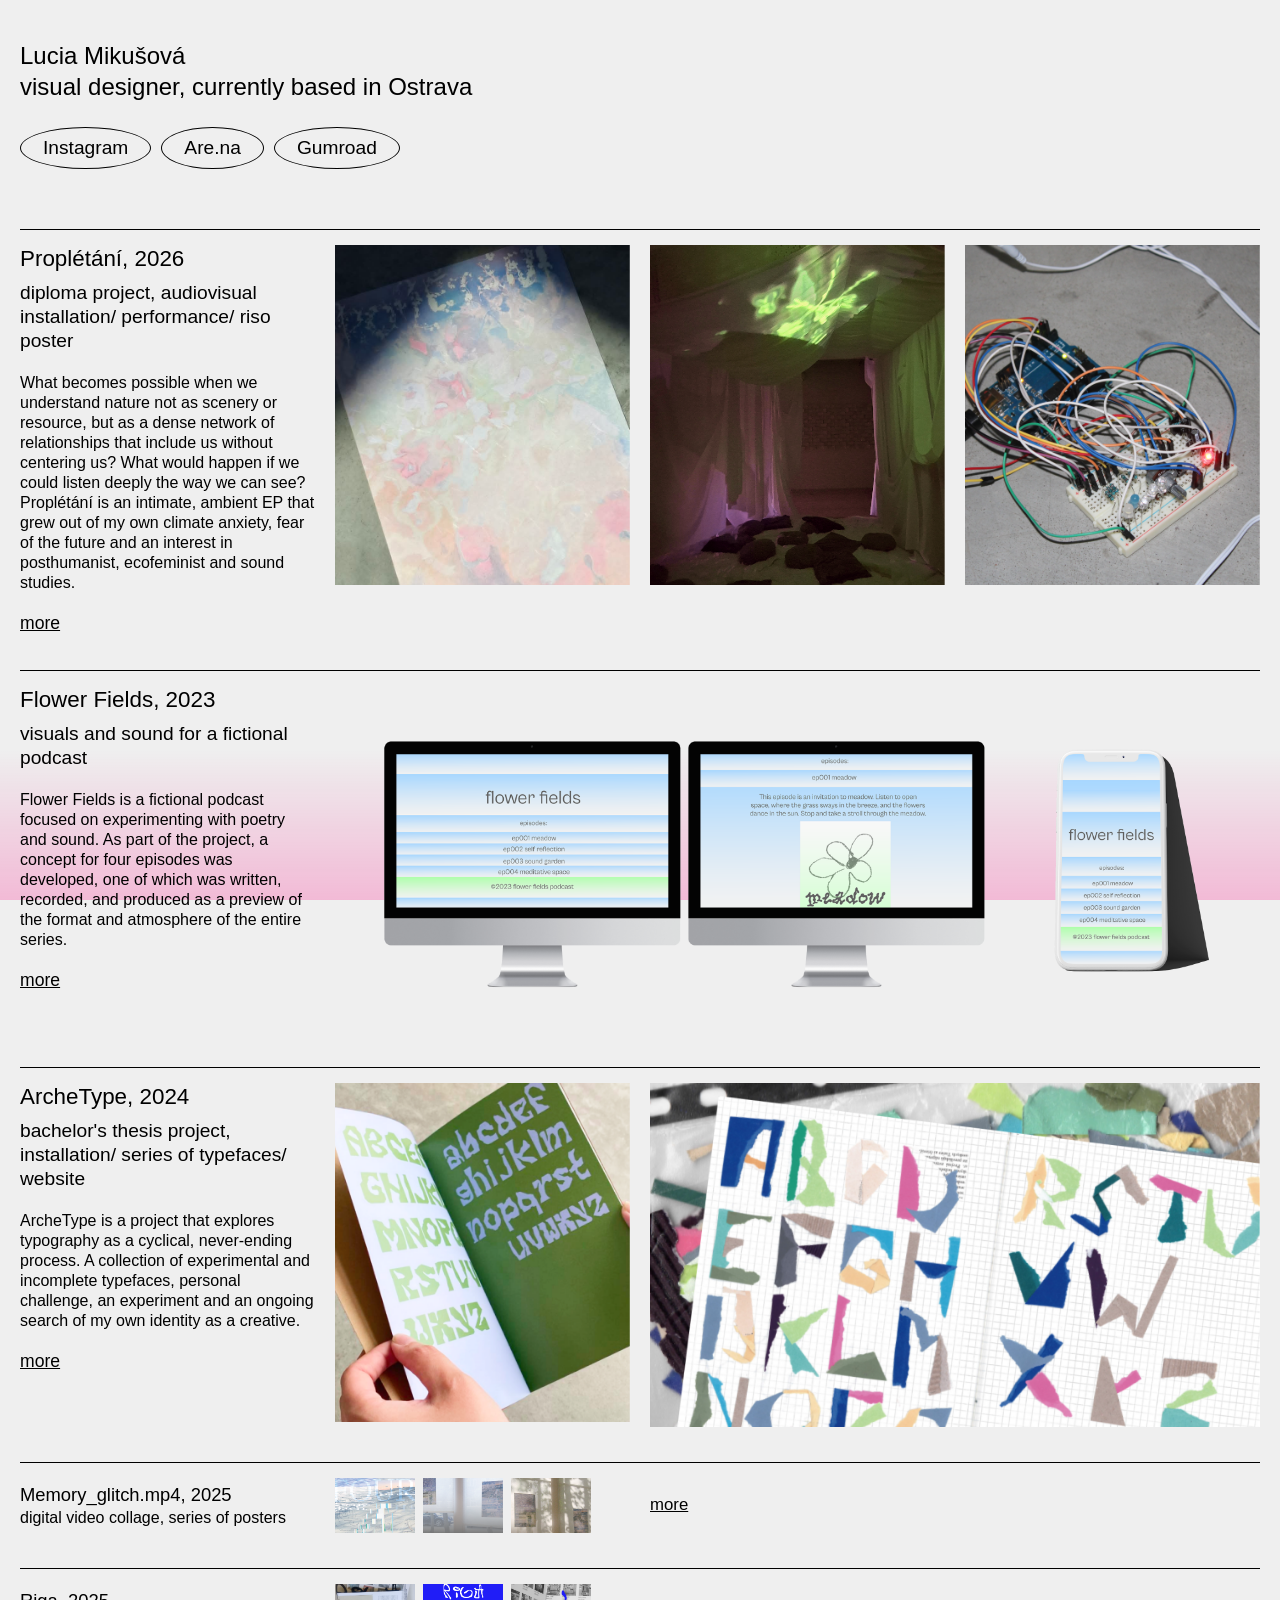
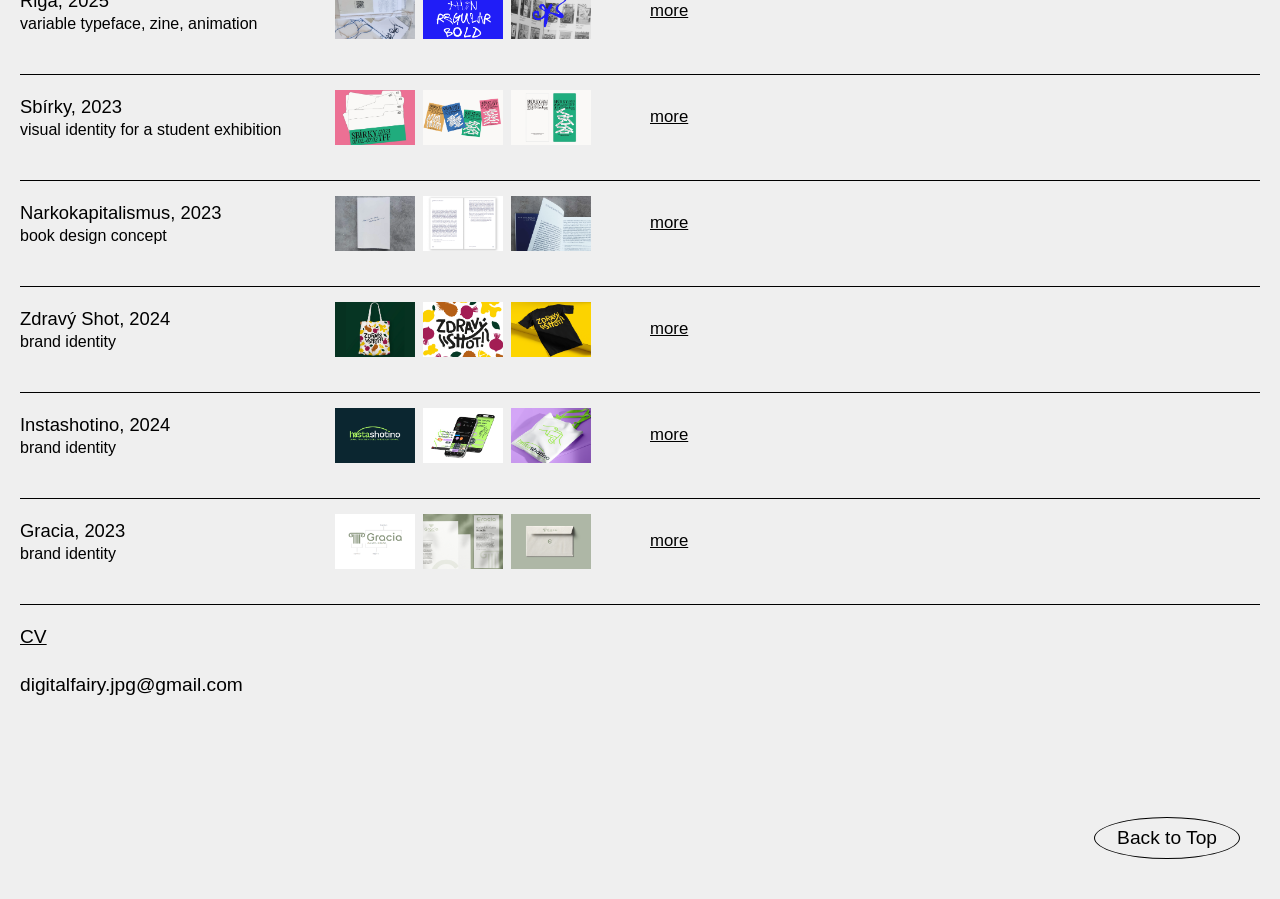
==== commit 3f4b323d: "Add files via upload" ====
--- a/index.html
+++ b/index.html
@@ -6,8 +6,34 @@
     <meta name="viewport" content="width=device-width, initial-scale=1.0">
     <title>Lucia Mikušová</title>
     <link rel="stylesheet" href="style.css">
+
+    <style>
+        /* JEDNOBAREVNÝ AMBIENTNÍ PRUH NA SPODNÍ HRANĚ */
+        .bottom-ambient-glow {
+            position: fixed;
+            bottom: 0;
+            left: 0;
+            width: 100%;
+            height: 150px; /* Výška záře */
+            pointer-events: none;
+            z-index: -1;
+            
+            /* Pouze JEDNA barva, která se čistě vpíjí do šedého pozadí webu */
+            background: linear-gradient(to top, 
+                rgba(255, 0, 127, 0.22) 0%, 
+                transparent 100%
+            );
+            
+            /* Filtrování mění tuto jednu barvu (z růžové na modrou atd.) podle pozice scrollu */
+            filter: hue-rotate(calc(var(--scroll, 0) * 360deg));
+            transition: filter 0.1s linear;
+        }
+    </style>
 </head>
 <body>
+
+    <!-- Jednobarevný zářící pruh -->
+    <div class="bottom-ambient-glow"></div>
 
     <div class="wrapper" id="top">
 
@@ -98,10 +124,10 @@
                 <a href="archetype.html" target="_blank" class="project-link">more</a>
             </div>
             <div class="col-3 pics">
-                <img src="Media/archetype_02.png" alt="Flower Fields - Foto 1" />
+                <img src="Media/archetype_01.png" alt="Flower Fields - Foto 1" />
             </div>
             <div class="col-6 pics">
-                <img src="Media/archetype_01.png" alt="Flower Fields - Foto 2" />
+                <img src="Media/archetype_02.png" alt="Flower Fields - Foto 2" />
             </div>
         </div>
 
@@ -143,7 +169,7 @@
     <div class="row archive-row">
         <div class="col-3 archive-meta">
             <h2>Sbírky, 2023</h2>
-            <p class="project-meta">vizuální identita studentské výstavy</p>
+            <p class="project-meta">visual identity for a student exhibition</p>
         </div>
         <div class="col-3 archive-pics">
             <img src="Media/sbirky_01.png" alt="" />
@@ -230,7 +256,19 @@
         </div>
     </div>
 
-    <a href="#top" class="back-to-top">Back to Top</a>
+    <div style="display: flex; justify-content: flex-end; padding: 40px 20px 20px 0; clear: both;">
+        <a href="#top" class="back-to-top" style="position: static !important; float: none !important;">Back to Top</a>
+    </div>
+
+    <!-- JAVASCRIPT -->
+    <script>
+        window.addEventListener('scroll', () => {
+            const maxScroll = document.documentElement.scrollHeight - window.innerHeight;
+            if (maxScroll <= 0) return;
+            const scrollPercent = window.scrollY / maxScroll;
+            document.documentElement.style.setProperty('--scroll', scrollPercent);
+        });
+    </script>
 
 </body>
 </html>
